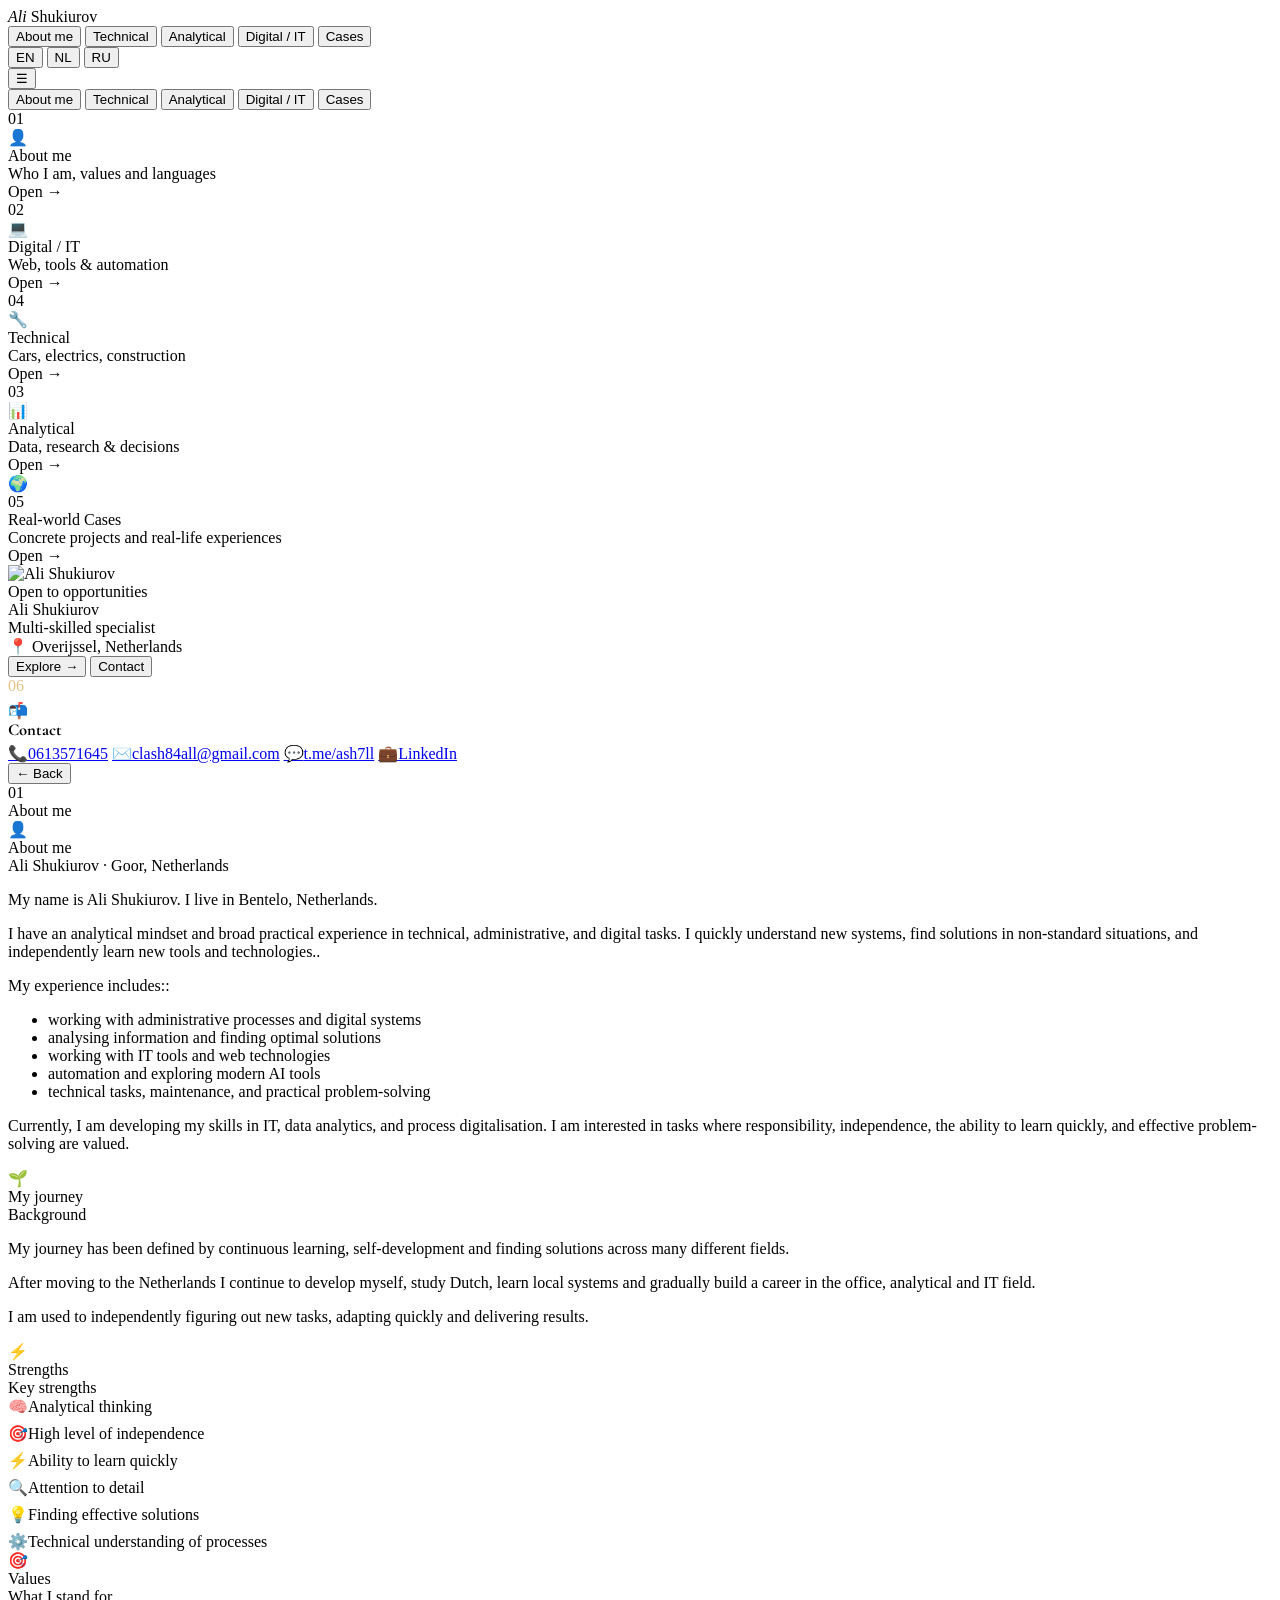
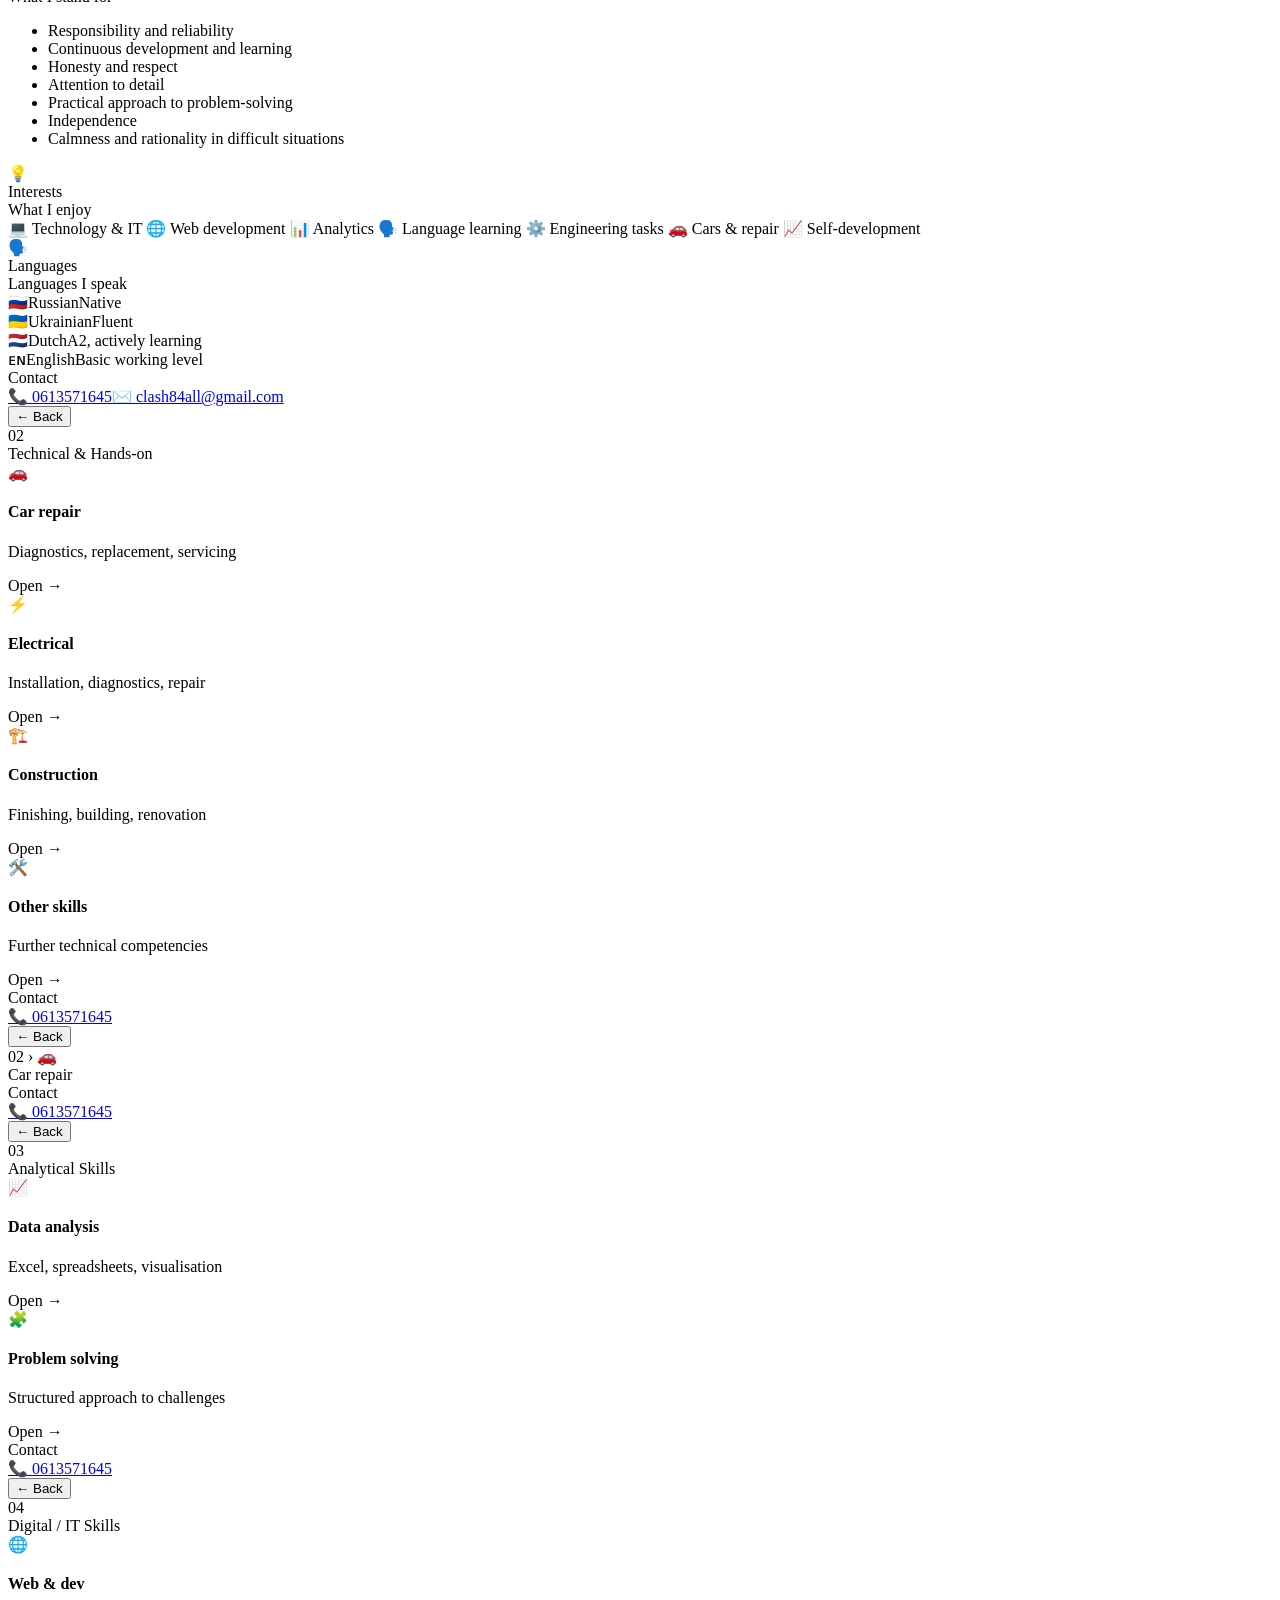
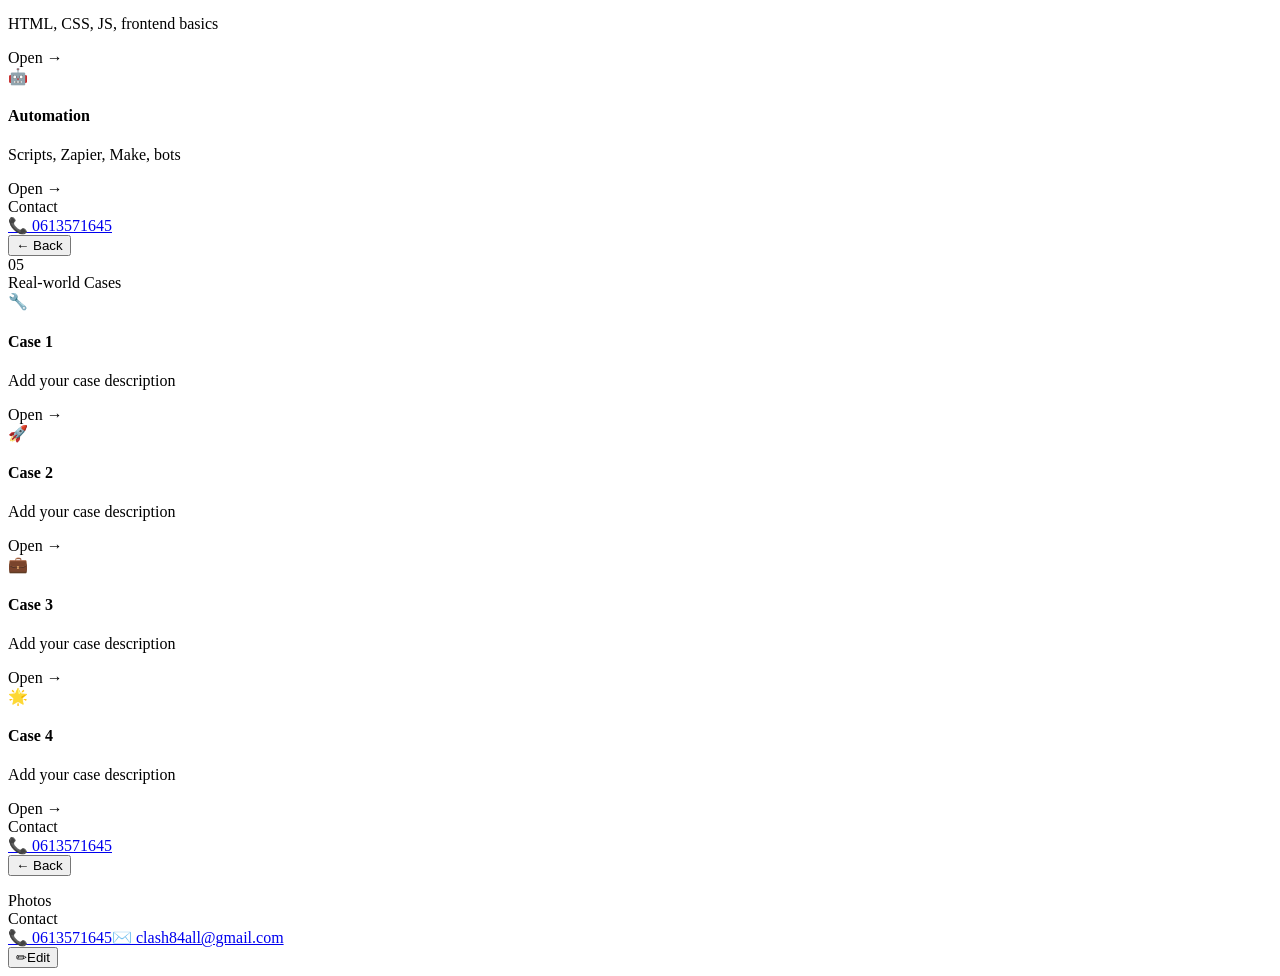
==== index.html @ 31fd80e3 "Add files via upload" ====
<!DOCTYPE html>
<html lang="en">
<head>
<meta charset="UTF-8">
<meta name="viewport" content="width=device-width, initial-scale=1.0">
<title>Ali Shukiurov</title>
<link rel="preconnect" href="https://fonts.googleapis.com">
<link href="https://fonts.googleapis.com/css2?family=Cormorant+Garamond:ital,wght@0,300;0,600;0,700;1,300;1,700&family=Inter:wght@300;400;500;600&family=JetBrains+Mono:wght@400;500&display=swap" rel="stylesheet">

<!-- ── STYLES (order matters) ── -->
<link rel="stylesheet" href="css/main.css">
<link rel="stylesheet" href="css/nav.css">
<link rel="stylesheet" href="css/bento.css">
<link rel="stylesheet" href="css/pages.css">
<link rel="stylesheet" href="css/responsive.css">
</head>
<body>

<!-- Cursor elements -->
<div id="cur"></div>
<div id="cur2"></div>

<!--
  ╔══════════════════════════════════════════════════╗
  ║  PAGE STRUCTURE                                  ║
  ║                                                  ║
  ║  pages/nav.html        — top navigation bar      ║
  ║  pages/home.html       — bento dashboard         ║
  ║  pages/about.html      — about me section        ║
  ║  pages/technical.html  — technical skills        ║
  ║  pages/cars.html       — car repair subsection   ║
  ║  pages/analytical.html — analytical skills       ║
  ║  pages/digital.html    — digital / IT skills     ║
  ║  pages/cases.html      — real-world cases        ║
  ║  pages/detail.html     — detail view + edit fab  ║
  ║                                                  ║
  ║  NOTE: In a local file:// environment the        ║
  ║  browser cannot load external HTML partials.     ║
  ║  All page HTML is included inline below.         ║
  ║  Edit the content in pages/*.html files and      ║
  ║  copy the updated section back here.             ║
  ╚══════════════════════════════════════════════════╝
-->

<!-- ════════════════════════════════════
     NAV  (edit in pages/nav.html)
════════════════════════════════════ -->
<nav>
  <div class="nav-in">
    <div class="logo"><em>Ali</em> Shukiurov</div>
    <div class="nav-links">
      <button class="nl" onclick="go('about')"      data-t="b1">About me</button>
      <button class="nl" onclick="go('technical')"  data-t="b2">Technical</button>
      <button class="nl" onclick="go('analytical')" data-t="b3">Analytical</button>
      <button class="nl" onclick="go('digital')"    data-t="b4">Digital / IT</button>
      <button class="nl" onclick="go('cases')"      data-t="b5">Cases</button>
    </div>
    <div class="nav-r">
      <div class="lbox">
        <button class="lb on" onclick="setLang('en')">EN</button>
        <button class="lb"    onclick="setLang('nl')">NL</button>
        <button class="lb"    onclick="setLang('ru')">RU</button>
      </div>
      <button class="burger" id="burgerBtn" onclick="toggleDrawer()">☰</button>
    </div>
  </div>
</nav>

<div class="drawer" id="drawer">
  <button class="nl" onclick="go('about')"      data-t="b1">About me</button>
  <button class="nl" onclick="go('technical')"  data-t="b2">Technical</button>
  <button class="nl" onclick="go('analytical')" data-t="b3">Analytical</button>
  <button class="nl" onclick="go('digital')"    data-t="b4">Digital / IT</button>
  <button class="nl" onclick="go('cases')"      data-t="b5">Cases</button>
</div>

<!-- ════════════════════════════════════
     HOME  (edit in pages/home.html)
════════════════════════════════════ -->
<div id="view-home" class="view active">
<div class="bento">

  <div class="cell c-about" onclick="go('about')">
    <div class="sc-pad">
      <div class="sc-n">01</div>
      <div class="sc-ico">👤</div>
      <div class="sc-ttl" data-t="b1">About me</div>
      <div class="sc-dsc" data-t="b1d">Who I am, values and languages</div>
      <div class="sc-cta" data-t="openArr">Open →</div>
    </div>
  </div>

  <div class="cell c-dig" onclick="go('digital')">
    <div class="sc-pad">
      <div class="sc-n">02</div>
      <div class="sc-ico">💻</div>
      <div class="sc-ttl" data-t="b4">Digital / IT</div>
      <div class="sc-dsc" data-t="b4d">Web, tools & automation</div>
      <div class="sc-cta" data-t="openArr">Open →</div>
    </div>
  </div>

  <div class="cell c-tech" onclick="go('technical')">
    <div class="sc-pad">
      <div class="sc-n">04</div>
      <div class="sc-ico">🔧</div>
      <div class="sc-ttl" data-t="b2">Technical</div>
      <div class="sc-dsc" data-t="b2d">Cars, electrics, construction</div>
      <div class="sc-cta" data-t="openArr">Open →</div>
    </div>
  </div>

  <div class="cell c-anal" onclick="go('analytical')">
    <div class="sc-pad">
      <div class="sc-n">03</div>
      <div class="sc-ico">📊</div>
      <div class="sc-ttl" data-t="b3">Analytical</div>
      <div class="sc-dsc" data-t="b3d">Data, research & decisions</div>
      <div class="sc-cta" data-t="openArr">Open →</div>
    </div>
  </div>

  <div class="cell c-cases" onclick="go('cases')">
    <div class="sc-pad">
      <div class="sc-ico" style="flex-shrink:0">🌍</div>
      <div class="sc-info">
        <div class="sc-n">05</div>
        <div class="sc-ttl" data-t="b5">Real-world Cases</div>
        <div class="sc-dsc" data-t="b5d">Concrete projects and real-life experiences</div>
      </div>
      <div class="sc-cta" data-t="openArr" style="opacity:1;transform:none;flex-shrink:0">Open →</div>
    </div>
  </div>

  <!-- PHOTO — replace src with your photo path e.g. src="images/ali.jpg" -->
  <div class="cell c-photo">
    <img
      src="images/ali.jpg"
      alt="Ali Shukiurov"
    >
    <div class="photo-overlay fu">
      <div class="po-tag"><span class="po-dot"></span><span data-t="status">Open to opportunities</span></div>
      <div class="po-name">Ali Shukiurov</div>
      <div class="po-sub" data-t="tagline">Multi-skilled specialist</div>
      <div class="po-loc">📍 Overijssel, Netherlands</div>
      <div class="po-btns">
        <button class="btn-a" onclick="go('about')" data-t="heroBtn1">Explore →</button>
        <button class="btn-b" onclick="scrollCont()" data-t="heroBtn2">Contact</button>
      </div>
    </div>
  </div>

  <div class="cell c-cont" id="contCell">
    <div class="cont-inner">
      <div>
        <div class="sc-n" style="color:rgba(200,130,10,.5)">06</div>
        <div class="sc-ico" style="margin-top:6px">📬</div>
        <div class="sc-ttl" style="color:var(--b1);font-family:'Cormorant Garamond',serif;font-size:clamp(.95rem,1.3vw,1.35rem);font-weight:700;margin-bottom:4px" data-t="b6">Contact</div>
      </div>
      <div class="clinks">
        <a class="cl" href="tel:0613571645"><span class="cl-ic">📞</span><span>0613571645</span></a>
        <a class="cl" href="mailto:clash84all@gmail.com"><span class="cl-ic">✉️</span><span>clash84all@gmail.com</span></a>
        <a class="cl" href="https://t.me/ash7ll" target="_blank" rel="noopener"><span class="cl-ic">💬</span><span>t.me/ash7ll</span></a>
        <a class="cl" href="https://www.linkedin.com/in/725198263/" target="_blank" rel="noopener"><span class="cl-ic">💼</span><span>LinkedIn</span></a>
      </div>
    </div>
  </div>

</div><!-- /bento -->
</div><!-- /view-home -->

<!-- ════════════════════════════════════
     ABOUT  (edit in pages/about.html)
════════════════════════════════════ -->
<div id="view-about" class="view">
  <div class="sv-hd"><div class="w"><button class="back" onclick="goHome()">← <span data-t="back">Back</span></button><div><div class="sv-eye">01</div><div class="sv-ttl" data-t="b1">About me</div></div></div></div>
  <div class="sv-body"><div class="w">
    <div class="about-grid">
      <div class="info-card fu" style="grid-column:1/-1;transition-delay:.05s">
        <div class="ic-head"><div class="ic-ico">👤</div><div><div class="ic-title" data-t="ic_about_title">About me</div><div class="ic-sub">Ali Shukiurov · Goor, Netherlands</div></div></div>
        <div class="ic-body">
          <p data-t="ab_p1">My name is Ali Shukiurov. I live in Bentelo, Netherlands.</p>
          <p data-t="ab_p2">I have an analytical mindset and broad practical experience in technical, administrative, and digital tasks. I quickly understand new systems, find solutions in non-standard situations, and independently learn new tools and technologies..</p>
          <p data-t="ab_p3">My experience includes::</p>
          <ul class="ic-list">
            <li data-t="ab_li1">working with administrative processes and digital systems</li>
            <li data-t="ab_li2">analysing information and finding optimal solutions</li>
            <li data-t="ab_li3">working with IT tools and web technologies</li>
            <li data-t="ab_li4">automation and exploring modern AI tools</li>
            <li data-t="ab_li5">technical tasks, maintenance, and practical problem-solving</li>
          </ul>
          <p data-t="ab_p4">Currently, I am developing my skills in IT, data analytics, and process digitalisation. I am interested in tasks where responsibility, independence, the ability to learn quickly, and effective problem-solving are valued.</p>
        </div>
      </div>
      <div class="info-card fu" style="transition-delay:.1s">
        <div class="ic-head"><div class="ic-ico">🌱</div><div><div class="ic-title" data-t="ic_journey_title">My journey</div><div class="ic-sub" data-t="ic_journey_sub">Background</div></div></div>
        <div class="ic-body">
          <p data-t="jn_p1">My journey has been defined by continuous learning, self-development and finding solutions across many different fields.</p>
          <p data-t="jn_p2">After moving to the Netherlands I continue to develop myself, study Dutch, learn local systems and gradually build a career in the office, analytical and IT field.</p>
          <p data-t="jn_p3">I am used to independently figuring out new tasks, adapting quickly and delivering results.</p>
        </div>
      </div>
      <div class="info-card fu" style="transition-delay:.12s">
        <div class="ic-head"><div class="ic-ico">⚡</div><div><div class="ic-title" data-t="ic_strengths_title">Strengths</div><div class="ic-sub" data-t="ic_strengths_sub">Key strengths</div></div></div>
        <div class="ic-body">
          <div style="display:flex;flex-direction:column;gap:8px">
            <div class="ic-strength-row"><span class="ic-str-ico">🧠</span><span class="ic-str-txt" data-t="str1">Analytical thinking</span></div>
            <div class="ic-strength-row"><span class="ic-str-ico">🎯</span><span class="ic-str-txt" data-t="str2">High level of independence</span></div>
            <div class="ic-strength-row"><span class="ic-str-ico">⚡</span><span class="ic-str-txt" data-t="str3">Ability to learn quickly</span></div>
            <div class="ic-strength-row"><span class="ic-str-ico">🔍</span><span class="ic-str-txt" data-t="str4">Attention to detail</span></div>
            <div class="ic-strength-row"><span class="ic-str-ico">💡</span><span class="ic-str-txt" data-t="str5">Finding effective solutions</span></div>
            <div class="ic-strength-row"><span class="ic-str-ico">⚙️</span><span class="ic-str-txt" data-t="str6">Technical understanding of processes</span></div>
          </div>
        </div>
      </div>
      <div class="info-card fu" style="transition-delay:.14s">
        <div class="ic-head"><div class="ic-ico">🎯</div><div><div class="ic-title" data-t="ic_values_title">Values</div><div class="ic-sub" data-t="ic_values_sub">What I stand for</div></div></div>
        <div class="ic-body">
          <ul class="ic-list">
            <li data-t="val1">Responsibility and reliability</li>
            <li data-t="val2">Continuous development and learning</li>
            <li data-t="val3">Honesty and respect</li>
            <li data-t="val4">Attention to detail</li>
            <li data-t="val5">Practical approach to problem-solving</li>
            <li data-t="val6">Independence</li>
            <li data-t="val7">Calmness and rationality in difficult situations</li>
          </ul>
        </div>
      </div>
      <div class="info-card fu" style="transition-delay:.16s">
        <div class="ic-head"><div class="ic-ico">💡</div><div><div class="ic-title" data-t="ic_interests_title">Interests</div><div class="ic-sub" data-t="ic_interests_sub">What I enjoy</div></div></div>
        <div class="ic-body">
          <div class="ic-tags">
            <span class="ic-tag" data-t="int1">💻 Technology & IT</span>
            <span class="ic-tag" data-t="int2">🌐 Web development</span>
            <span class="ic-tag" data-t="int3">📊 Analytics</span>
            <span class="ic-tag" data-t="int4">🗣️ Language learning</span>
            <span class="ic-tag" data-t="int5">⚙️ Engineering tasks</span>
            <span class="ic-tag" data-t="int6">🚗 Cars & repair</span>
            <span class="ic-tag" data-t="int7">📈 Self-development</span>
          </div>
        </div>
      </div>
      <div class="info-card fu" style="transition-delay:.18s">
        <div class="ic-head"><div class="ic-ico">🗣️</div><div><div class="ic-title" data-t="ic_languages_title">Languages</div><div class="ic-sub" data-t="ic_languages_sub">Languages I speak</div></div></div>
        <div class="ic-body">
          <div class="ic-lang-row"><span class="ic-flag">🇷🇺</span><span class="ic-lang-name" data-t="lname1">Russian</span><span class="ic-lang-level" data-t="lng1">Native</span></div>
          <div class="ic-lang-row"><span class="ic-flag">🇺🇦</span><span class="ic-lang-name" data-t="lname2">Ukrainian</span><span class="ic-lang-level" data-t="lng2">Fluent</span></div>
          <div class="ic-lang-row"><span class="ic-flag">🇳🇱</span><span class="ic-lang-name" data-t="lname3">Dutch</span><span class="ic-lang-level" data-t="lng3">A2, actively learning</span></div>
          <div class="ic-lang-row"><span class="ic-flag">ᴇɴ</span><span class="ic-lang-name" data-t="lname4">English</span><span class="ic-lang-level" data-t="lng4">Basic working level</span></div>
        </div>
      </div>
    </div>
  </div></div>
  <div class="pg-foot"><div class="w"><div class="pf-lbl" data-t="contactLbl">Contact</div><div class="pf-links"><a class="pf-a" href="tel:0613571645">📞 0613571645</a><a class="pf-a" href="mailto:clash84all@gmail.com">✉️ clash84all@gmail.com</a></div></div></div>
</div>

<!-- ════════════════════════════════════
     TECHNICAL  (edit in pages/technical.html)
════════════════════════════════════ -->
<div id="view-technical" class="view">
  <div class="sv-hd"><div class="w"><button class="back" onclick="goHome()">← <span data-t="back">Back</span></button><div><div class="sv-eye">02</div><div class="sv-ttl" data-t="b2">Technical & Hands-on</div></div></div></div>
  <div class="sv-body"><div class="w"><div class="sub-grid">
    <div class="subcard fu" onclick="go('cars')"><span class="si">🚗</span><h4 data-t="sc_cars">Car repair</h4><p data-t="sc_cars_d">Diagnostics, replacement, servicing</p><span class="so">Open →</span></div>
    <div class="subcard fu" onclick="det('electric')"     style="transition-delay:.05s"><span class="si">⚡</span><h4 data-t="sc_elec">Electrical</h4><p data-t="sc_elec_d">Installation, diagnostics, repair</p><span class="so">Open →</span></div>
    <div class="subcard fu" onclick="det('construction')" style="transition-delay:.1s"><span class="si">🏗️</span><h4 data-t="sc_const">Construction</h4><p data-t="sc_const_d">Finishing, building, renovation</p><span class="so">Open →</span></div>
    <div class="subcard fu" onclick="det('other_tech')"   style="transition-delay:.15s"><span class="si">🛠️</span><h4 data-t="sc_oth">Other skills</h4><p data-t="sc_oth_d">Further technical competencies</p><span class="so">Open →</span></div>
  </div></div></div>
  <div class="pg-foot"><div class="w"><div class="pf-lbl" data-t="contactLbl">Contact</div><div class="pf-links"><a class="pf-a" href="tel:0613571645">📞 0613571645</a></div></div></div>
</div>

<!-- ════════════════════════════════════
     CARS  (edit in pages/cars.html)
════════════════════════════════════ -->
<div id="view-cars" class="view">
  <div class="sv-hd"><div class="w"><button class="back" onclick="go('technical')">← <span data-t="back">Back</span></button><div><div class="sv-eye">02 › 🚗</div><div class="sv-ttl" data-t="sc_cars">Car repair</div></div></div></div>
  <div class="sv-body"><div class="w"><div class="sub-grid" id="carsGrid"></div></div></div>
  <div class="pg-foot"><div class="w"><div class="pf-lbl" data-t="contactLbl">Contact</div><div class="pf-links"><a class="pf-a" href="tel:0613571645">📞 0613571645</a></div></div></div>
</div>

<!-- ════════════════════════════════════
     ANALYTICAL  (edit in pages/analytical.html)
════════════════════════════════════ -->
<div id="view-analytical" class="view">
  <div class="sv-hd"><div class="w"><button class="back" onclick="goHome()">← <span data-t="back">Back</span></button><div><div class="sv-eye">03</div><div class="sv-ttl" data-t="b3">Analytical Skills</div></div></div></div>
  <div class="sv-body"><div class="w"><div class="sub-grid">
    <div class="subcard fu" onclick="det('data_analysis')"><span class="si">📈</span><h4 data-t="sc_da">Data analysis</h4><p data-t="sc_da_d">Excel, spreadsheets, visualisation</p><span class="so">Open →</span></div>
    <div class="subcard fu" onclick="det('problem_solving')" style="transition-delay:.1s"><span class="si">🧩</span><h4 data-t="sc_ps">Problem solving</h4><p data-t="sc_ps_d">Structured approach to challenges</p><span class="so">Open →</span></div>
  </div></div></div>
  <div class="pg-foot"><div class="w"><div class="pf-lbl" data-t="contactLbl">Contact</div><div class="pf-links"><a class="pf-a" href="tel:0613571645">📞 0613571645</a></div></div></div>
</div>

<!-- ════════════════════════════════════
     DIGITAL  (edit in pages/digital.html)
════════════════════════════════════ -->
<div id="view-digital" class="view">
  <div class="sv-hd"><div class="w"><button class="back" onclick="goHome()">← <span data-t="back">Back</span></button><div><div class="sv-eye">04</div><div class="sv-ttl" data-t="b4">Digital / IT Skills</div></div></div></div>
  <div class="sv-body"><div class="w"><div class="sub-grid">
    <div class="subcard fu" onclick="det('web')">       <span class="si">🌐</span><h4 data-t="sc_web">Web & dev</h4><p data-t="sc_web_d">HTML, CSS, JS, frontend basics</p><span class="so">Open →</span></div>
    <div class="subcard fu" onclick="det('automation')" style="transition-delay:.1s"><span class="si">🤖</span><h4 data-t="sc_aut">Automation</h4><p data-t="sc_aut_d">Scripts, Zapier, Make, bots</p><span class="so">Open →</span></div>
  </div></div></div>
  <div class="pg-foot"><div class="w"><div class="pf-lbl" data-t="contactLbl">Contact</div><div class="pf-links"><a class="pf-a" href="tel:0613571645">📞 0613571645</a></div></div></div>
</div>

<!-- ════════════════════════════════════
     CASES  (edit in pages/cases.html)
════════════════════════════════════ -->
<div id="view-cases" class="view">
  <div class="sv-hd"><div class="w"><button class="back" onclick="goHome()">← <span data-t="back">Back</span></button><div><div class="sv-eye">05</div><div class="sv-ttl" data-t="b5">Real-world Cases</div></div></div></div>
  <div class="sv-body"><div class="w"><div class="sub-grid">
    <div class="subcard fu" onclick="det('case1')"><span class="si">🔧</span><h4 data-t="sc_c1">Case 1</h4><p data-t="sc_c1_d">Add your case description</p><span class="so">Open →</span></div>
    <div class="subcard fu" onclick="det('case2')" style="transition-delay:.05s"><span class="si">🚀</span><h4 data-t="sc_c2">Case 2</h4><p data-t="sc_c2_d">Add your case description</p><span class="so">Open →</span></div>
    <div class="subcard fu" onclick="det('case3')" style="transition-delay:.1s"><span class="si">💼</span><h4 data-t="sc_c3">Case 3</h4><p data-t="sc_c3_d">Add your case description</p><span class="so">Open →</span></div>
    <div class="subcard fu" onclick="det('case4')" style="transition-delay:.15s"><span class="si">🌟</span><h4 data-t="sc_c4">Case 4</h4><p data-t="sc_c4_d">Add your case description</p><span class="so">Open →</span></div>
  </div></div></div>
  <div class="pg-foot"><div class="w"><div class="pf-lbl" data-t="contactLbl">Contact</div><div class="pf-links"><a class="pf-a" href="tel:0613571645">📞 0613571645</a></div></div></div>
</div>

<!-- ════════════════════════════════════
     DETAIL VIEW  (edit in pages/detail.html)
════════════════════════════════════ -->
<div id="view-detail" class="view">
  <div class="sv-hd"><div class="w"><button class="back" id="detBack">← <span data-t="back">Back</span></button><div><div class="sv-eye" id="detEye"></div><div class="sv-ttl" id="detTitle"></div></div></div></div>
  <div class="det-body"><div class="w">
    <div class="det-box"><p class="det-txt" id="detTxt" contenteditable="false"></p></div>
    <div class="det-box" id="detToolsBox" style="display:none"><div class="det-lbl" data-t="tlbl">Tools & Materials</div><div class="chips" id="detChips"></div></div>
    <div class="det-box"><div class="det-lbl" data-t="plbl">Photos</div><div class="mosaic" id="detPhotos"></div></div>
  </div></div>
  <div class="pg-foot"><div class="w"><div class="pf-lbl" data-t="contactLbl">Contact</div><div class="pf-links"><a class="pf-a" href="tel:0613571645">📞 0613571645</a><a class="pf-a" href="mailto:clash84all@gmail.com">✉️ clash84all@gmail.com</a></div></div></div>
</div>

<!-- EDIT FAB -->
<button class="efab" id="editFab" onclick="toggleEdit()"><span id="efIco">✏</span><span data-t="editBtn">Edit</span></button>

<!-- ── SCRIPTS (order matters) ── -->
<script src="js/cursor.js"></script>
<script src="js/translations.js"></script>
<script src="js/data.js"></script>
<script src="js/app.js"></script>

</body>
</html>
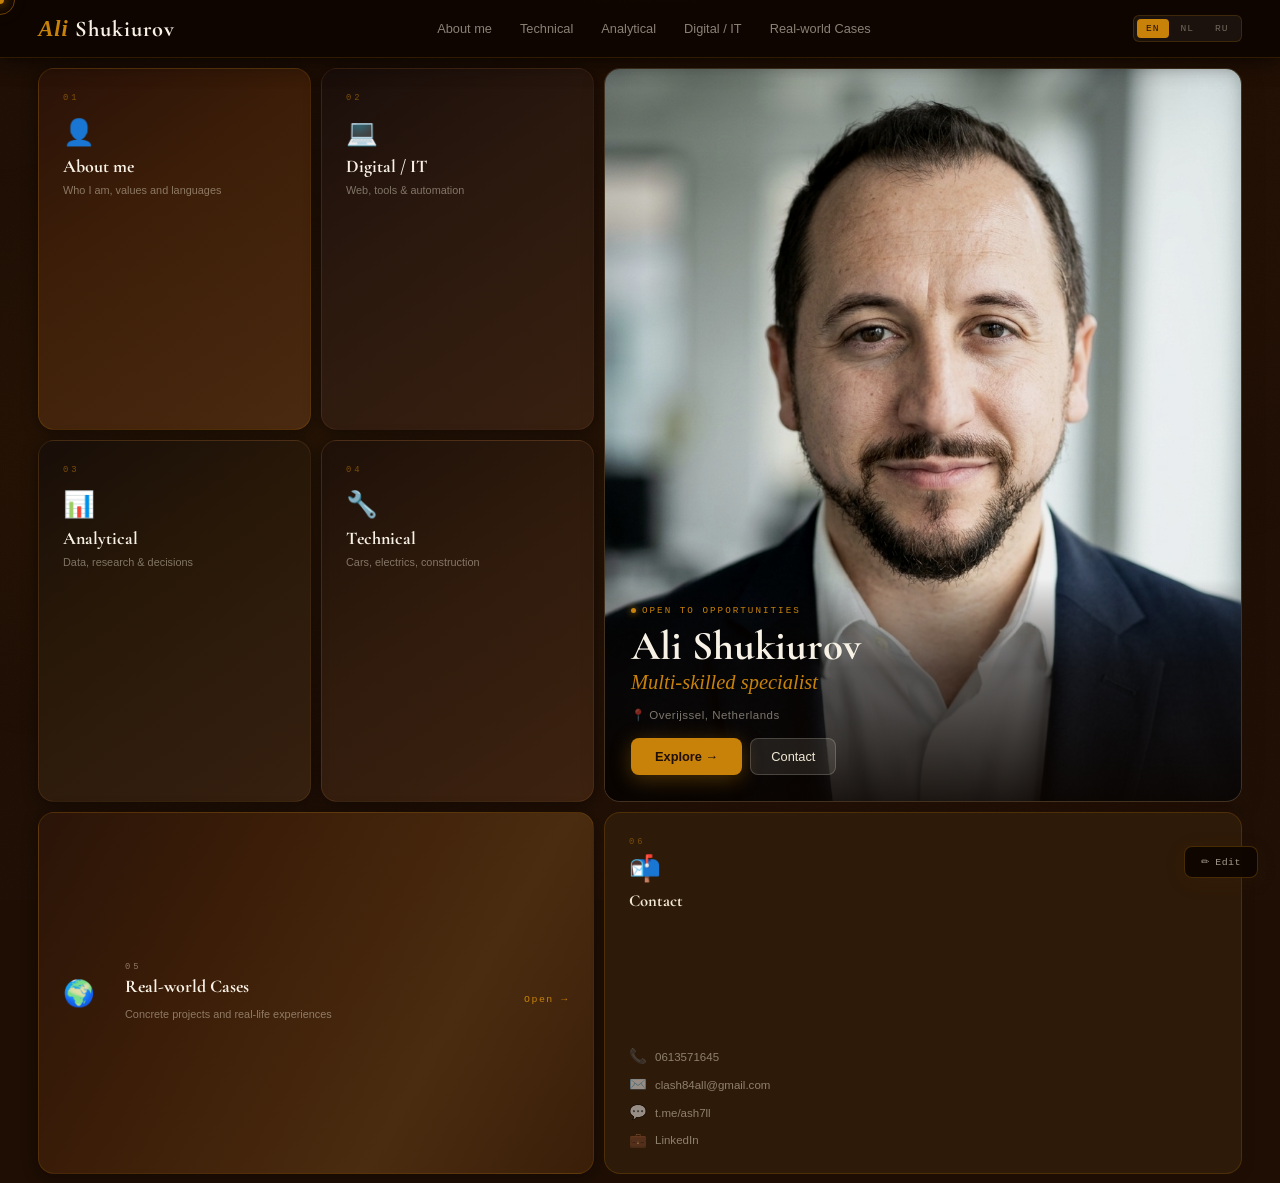
==== commit 7a80229f: "Update index.html" ====
--- a/index.html
+++ b/index.html
@@ -135,7 +135,7 @@
   <!-- PHOTO — replace src with your photo path e.g. src="images/ali.jpg" -->
   <div class="cell c-photo">
     <img
-      src="images/ali.jpg"
+      src="images/Ali.jpg"
       alt="Ali Shukiurov"
     >
     <div class="photo-overlay fu">
--- a/css/main.css
+++ b/css/main.css
@@ -0,0 +1,81 @@
+/* Variables, body, texture, cursor */
+
+/* ─────────────────────────────────────
+   ALI SHUKIUROV  ·  Chocolate & Beige
+───────────────────────────────────── */
+:root{
+  /* BEIGE side */
+  --b0: #f8f2e6;   /* lightest beige — page bg */
+  --b1: #f0e8d5;   /* card face */
+  --b2: #e4d8c0;   /* subtle surface */
+  --b3: #d0c0a0;   /* borders */
+  --b4: #b89c78;   /* caramel mid */
+
+  /* CHOCOLATE side */
+  --c0: #1e0e04;   /* deepest */
+  --c1: #2e1a08;   /* dark choc */
+  --c2: #4a2c10;   /* medium choc */
+  --c3: #6b4020;   /* milk choc */
+  --c4: #8c5c32;   /* light choc / accent */
+
+  /* ACCENT — rich gold-amber on dark, choc on light */
+  --acc: #c8820a;   /* amber gold */
+  --acc2:#a06010;   /* deeper amber */
+
+  /* TEXT */
+  --t-dark: #1e0e04;
+  --t-mid:  #4a2c10;
+  --t-soft: #7a5030;
+  --t-pale: #b89c78;
+
+  /* CARD GLOW */
+  --glow-c: rgba(200,130,10,.18);
+  --glow-b: rgba(180,156,120,.15);
+
+  --nav-h: 58px;
+  --W: 1380px;
+  --gap: 10px;
+  --r: 16px;
+  --pad: clamp(14px,3vw,48px);
+}
+
+*,*::before,*::after{box-sizing:border-box;margin:0;padding:0}
+html{scroll-behavior:smooth}
+body{
+  background:var(--c0);
+  color:var(--b1);
+  font-family:'Inter',sans-serif;
+  min-height:100vh;
+  overflow-x:hidden;
+  cursor:none;
+}
+
+/* Paper grain */
+body::before{
+  content:'';position:fixed;inset:0;z-index:0;pointer-events:none;
+  background-image:url("data:image/svg+xml,%3Csvg xmlns='http://www.w3.org/2000/svg' width='256' height='256'%3E%3Cfilter id='n'%3E%3CfeTurbulence type='fractalNoise' baseFrequency='0.72' numOctaves='4' stitchTiles='stitch'/%3E%3C/filter%3E%3Crect width='256' height='256' filter='url(%23n)' opacity='0.04'/%3E%3C/svg%3E");
+  opacity:.55;
+}
+
+/* ── CURSOR — glowing dot + ring ── */
+#cur{
+  position:fixed;z-index:9999;pointer-events:none;
+  width:8px;height:8px;border-radius:50%;
+  background:var(--acc);
+  box-shadow:0 0 12px var(--acc), 0 0 24px rgba(200,130,10,.4);
+  transform:translate(-50%,-50%);
+}
+#cur2{
+  position:fixed;z-index:9998;pointer-events:none;
+  width:30px;height:30px;border-radius:50%;
+  border:1.5px solid rgba(200,130,10,.5);
+  transform:translate(-50%,-50%);
+  transition:width .15s,height .15s;
+}
+body:has(.cell:hover) #cur2{width:48px;height:48px}
+body:has(button:hover) #cur{box-shadow:0 0 18px var(--acc),0 0 36px rgba(200,130,10,.6)}
+@media(max-width:600px){#cur,#cur2{display:none}body{cursor:auto}}
+
+::-webkit-scrollbar{width:3px}
+::-webkit-scrollbar-track{background:var(--b2)}
+::-webkit-scrollbar-thumb{background:var(--c3);border-radius:2px}
--- a/css/nav.css
+++ b/css/nav.css
@@ -0,0 +1,66 @@
+/* Nav bar + mobile drawer */
+
+/* ─────────────── NAV ─────────────── */
+nav{
+  position:fixed;top:0;left:0;right:0;z-index:500;
+  height:var(--nav-h);
+  display:flex;align-items:center;justify-content:center;
+  background:rgba(15,6,0,.97);
+  backdrop-filter:blur(20px);
+  -webkit-backdrop-filter:blur(20px);
+  border-bottom:1px solid rgba(200,130,10,.18);
+  box-shadow:0 2px 24px rgba(0,0,0,.6);
+}
+.nav-in{
+  width:100%;max-width:var(--W);padding:0 var(--pad);
+  display:flex;align-items:center;justify-content:space-between;
+}
+.logo{
+  font-family:'Cormorant Garamond',serif;
+  font-size:1.4rem;font-weight:700;letter-spacing:1px;
+  color:var(--b0);
+}
+.logo em{font-style:italic;color:var(--acc)}
+
+.nav-links{display:flex;gap:2px}
+.nl{
+  background:none;border:none;color:rgba(240,232,213,.55);
+  font-family:'Inter',sans-serif;font-size:.8rem;font-weight:500;
+  padding:7px 13px;border-radius:6px;cursor:none;transition:color .2s,background .2s;
+}
+.nl:hover{color:var(--b0);background:rgba(240,232,213,.08)}
+
+.nav-r{display:flex;align-items:center;gap:8px}
+.lbox{
+  display:flex;gap:3px;padding:3px;
+  background:rgba(240,232,213,.06);
+  border:1px solid rgba(200,130,10,.2);border-radius:6px;
+}
+.lb{
+  background:none;border:none;color:rgba(240,232,213,.4);
+  font-family:'JetBrains Mono',monospace;
+  font-size:.6rem;font-weight:500;letter-spacing:1px;
+  padding:4px 9px;border-radius:4px;cursor:none;transition:.2s;
+}
+.lb.on{background:var(--acc);color:var(--c0)}
+.lb:hover:not(.on){color:var(--b0)}
+
+.burger{
+  display:none;background:rgba(240,232,213,.06);
+  border:1px solid rgba(200,130,10,.2);color:rgba(240,232,213,.6);
+  width:36px;height:36px;border-radius:6px;
+  font-size:1rem;cursor:none;align-items:center;justify-content:center;transition:.2s;
+}
+.burger:hover{border-color:var(--acc);color:var(--b0)}
+
+/* Drawer */
+.drawer{
+  position:fixed;top:var(--nav-h);left:0;right:0;z-index:490;
+  background:rgba(15,6,0,.99);backdrop-filter:blur(20px);
+  border-bottom:1px solid rgba(200,130,10,.18);
+  box-shadow:0 8px 30px rgba(0,0,0,.7);
+  display:flex;flex-direction:column;gap:2px;padding:10px 16px 16px;
+  transform:translateY(-110%);transition:transform .3s cubic-bezier(.4,0,.2,1);
+}
+.drawer.open{transform:translateY(0)}
+.drawer .nl{font-size:.9rem;padding:12px 16px;border-radius:8px;color:rgba(240,232,213,.55)}
--- a/css/bento.css
+++ b/css/bento.css
@@ -0,0 +1,381 @@
+/* Home bento grid + cards + animations */
+
+/* ─────────────── VIEWS ─────────────── */
+.view{display:none;min-height:100vh;padding-top:var(--nav-h);flex-direction:column;position:relative;z-index:1}
+.view.active{display:flex}
+
+/* ══════════════════════════════════════════
+   BENTO GRID
+   Left  cols 1-3: hero + 4 sections + cases
+   Right cols 4-5: photo + contact
+══════════════════════════════════════════ */
+.bento{
+  flex:1;
+  display:grid;
+  gap:var(--gap);
+  padding:var(--gap) var(--pad) var(--gap);
+  /* 4 cols: sections left (1-2), photo right (3-4) */
+  grid-template-columns:1fr 1fr 1fr 1.3fr;
+  grid-template-rows:1fr 1fr 1fr;
+  min-height:calc(100vh - var(--nav-h));
+  max-width:var(--W);width:100%;margin:0 auto;
+}
+
+/* ── Positions (no hero cell) ── */
+.c-about {grid-column:1; grid-row:1}
+.c-tech  {grid-column:2; grid-row:2}
+.c-anal  {grid-column:1; grid-row:2}
+.c-dig   {grid-column:2; grid-row:1}
+.c-cases {grid-column:1/3;grid-row:3}     /* wide bottom left */
+.c-photo {grid-column:3/5;grid-row:1/3}   /* RIGHT tall — holds name+photo */
+.c-cont  {grid-column:3/5;grid-row:3}     /* RIGHT bottom */
+
+/* ── Card base ── */
+.cell{
+  border-radius:var(--r);
+  border:1px solid rgba(180,156,120,.32);
+  overflow:hidden;
+  display:flex;flex-direction:column;
+  position:relative;cursor:none;
+  transition:transform .4s cubic-bezier(.34,1.5,.64,1),
+             box-shadow .35s,border-color .3s;
+}
+.cell:hover{
+  transform:scale(1.028) translateY(-4px);
+  z-index:10;
+}
+
+/* ── Hero card — dark chocolate ── */
+.c-hero{
+  background:linear-gradient(160deg,var(--c1) 0%,var(--c0) 100%);
+  border-color:rgba(200,130,10,.25);
+}
+.c-hero:hover{
+  box-shadow:0 20px 56px rgba(30,14,4,.5),
+             0 0 0 1px rgba(200,130,10,.35);
+  border-color:rgba(200,130,10,.5);
+}
+
+/* hero inner glow */
+.c-hero::after{
+  content:'';position:absolute;
+  top:-80px;right:-80px;width:280px;height:280px;border-radius:50%;
+  background:radial-gradient(circle,rgba(200,130,10,.22),transparent 70%);
+  pointer-events:none;
+}
+
+/* ═══ SECTION CARDS — gradients + animated backgrounds ═══ */
+
+/* About — warm amber gradient */
+.c-about{
+  background:linear-gradient(145deg,#2a1208 0%,#3d1e08 40%,#4a2a10 100%);
+  border-color:rgba(200,130,10,.2);
+  box-shadow:0 2px 16px rgba(0,0,0,.45);
+}
+.c-about:hover{
+  box-shadow:0 18px 52px rgba(200,130,10,.2),0 0 0 1px rgba(200,130,10,.3);
+  border-color:rgba(200,130,10,.45);
+  background:linear-gradient(145deg,#321408 0%,#4a2408 40%,#5c3214 100%);
+}
+
+/* Technical — deeper cooler brown */
+.c-tech{
+  background:linear-gradient(145deg,#1e1008 0%,#2e1a0c 40%,#3d2210 100%);
+  border-color:rgba(140,92,50,.25);
+  box-shadow:0 2px 16px rgba(0,0,0,.45);
+}
+.c-tech:hover{
+  box-shadow:0 18px 52px rgba(140,92,50,.22),0 0 0 1px rgba(180,120,50,.35);
+  border-color:rgba(180,120,60,.5);
+  background:linear-gradient(145deg,#281408 0%,#3a2010 40%,#4e2c14 100%);
+}
+
+/* Analytical — cooler tones, subtle blue-brown */
+.c-anal{
+  background:linear-gradient(145deg,#180e08 0%,#281808 40%,#362010 100%);
+  border-color:rgba(160,100,40,.2);
+  box-shadow:0 2px 16px rgba(0,0,0,.45);
+}
+.c-anal:hover{
+  box-shadow:0 18px 52px rgba(160,100,40,.2),0 0 0 1px rgba(200,130,10,.3);
+  border-color:rgba(200,130,10,.4);
+  background:linear-gradient(145deg,#201208 0%,#321c0a 40%,#42260e 100%);
+}
+
+/* Digital — slightly purple-brown */
+.c-dig{
+  background:linear-gradient(145deg,#1a0e0a 0%,#2a180e 40%,#382010 100%);
+  border-color:rgba(140,80,50,.2);
+  box-shadow:0 2px 16px rgba(0,0,0,.45);
+}
+.c-dig:hover{
+  box-shadow:0 18px 52px rgba(180,100,50,.18),0 0 0 1px rgba(200,130,10,.28);
+  border-color:rgba(200,120,50,.45);
+  background:linear-gradient(145deg,#221210 0%,#341c10 40%,#462614 100%);
+}
+
+/* Cases — wide, richer gradient */
+.c-cases{
+  background:linear-gradient(120deg,#2a1408 0%,#3d1e08 35%,#4a2c10 70%,#3a1e08 100%);
+  border-color:rgba(200,130,10,.18);
+  box-shadow:0 2px 16px rgba(0,0,0,.4);
+}
+.c-cases:hover{
+  box-shadow:0 18px 52px rgba(200,130,10,.22),0 0 0 1px rgba(200,130,10,.35);
+  border-color:rgba(200,130,10,.5);
+  background:linear-gradient(120deg,#341808 0%,#4e2608 35%,#5c3814 70%,#4a2808 100%);
+}
+
+/* ── SVG SCENE inside each card (revealed on hover) ── */
+.card-scene{
+  position:absolute;
+  bottom:0;right:0;
+  width:75%;height:70%;
+  opacity:0;
+  transition:opacity .45s ease, transform .45s ease;
+  transform:translateY(10px) scale(.96);
+  pointer-events:none;
+  z-index:1;
+}
+.cell:hover .card-scene{opacity:1;transform:translateY(0) scale(1)}
+
+/* Gradient glow pulse on hover */
+.cell::after{
+  content:'';position:absolute;
+  bottom:-40px;right:-40px;
+  width:180px;height:180px;border-radius:50%;
+  background:radial-gradient(circle,var(--gc,rgba(200,130,10,.18)),transparent 70%);
+  opacity:0;transition:opacity .4s,transform .5s;
+  pointer-events:none;z-index:0;
+}
+.cell:hover::after{opacity:1;transform:scale(1.3)}
+.c-about{--gc:rgba(200,130,10,.22)}
+.c-tech {--gc:rgba(160,100,50,.25)}
+.c-anal {--gc:rgba(180,120,60,.2)}
+.c-dig  {--gc:rgba(140,80,50,.22)}
+.c-cases{--gc:rgba(200,130,10,.2)}
+
+/* ── Top accent glow line ── */
+.c-about::before,.c-tech::before,.c-anal::before,.c-dig::before,.c-cases::before{
+  content:'';position:absolute;top:0;left:0;right:0;height:2px;
+  border-radius:var(--r) var(--r) 0 0;
+  opacity:0;transition:opacity .35s;
+}
+.c-about::before{background:linear-gradient(90deg,var(--acc),transparent 70%)}
+.c-tech::before {background:linear-gradient(90deg,#b06030,transparent 70%)}
+.c-anal::before {background:linear-gradient(90deg,var(--acc2),transparent 70%)}
+.c-dig::before  {background:linear-gradient(90deg,#a07840,transparent 70%)}
+.c-cases::before{background:linear-gradient(90deg,var(--acc),var(--acc2),transparent 70%)}
+.cell:hover::before{opacity:1}
+
+/* ── Number badge float animation ── */
+@keyframes floatUp{
+  0%{transform:translateY(0)}50%{transform:translateY(-4px)}100%{transform:translateY(0)}
+}
+.cell:hover .sc-n{animation:floatUp 2s ease-in-out infinite;color:var(--acc)}
+
+/* ── Icon pop animation ── */
+@keyframes iconPop{
+  0%{transform:scale(1)}40%{transform:scale(1.22)}70%{transform:scale(.96)}100%{transform:scale(1.08)}
+}
+.cell:hover .sc-ico{animation:iconPop .5s cubic-bezier(.34,1.56,.64,1) forwards}
+
+/* ── Shimmer sweep ── */
+.cell::before{
+  content:'';position:absolute;
+  top:0;left:-100%;width:45%;height:100%;
+  background:linear-gradient(110deg,transparent,rgba(255,255,255,.04),transparent);
+  transition:left .6s ease;
+  z-index:1;pointer-events:none;
+}
+.cell:hover::before{left:160%}
+
+/* ── Photo — deep frame ── */
+.c-photo{
+  background:var(--c0);
+  border-color:rgba(180,156,120,.25);
+  box-shadow:0 4px 24px rgba(30,14,4,.2);
+}
+.c-photo:hover{
+  box-shadow:0 20px 60px rgba(30,14,4,.45);
+  border-color:rgba(180,156,120,.5);
+}
+.c-photo img{
+  width:100%;height:100%;
+  object-fit:cover;object-position:center top;
+  display:block;
+  filter:contrast(1.04) brightness(.94) saturate(.88);
+  mask-image:none;
+  -webkit-mask-image:none;
+  transition:transform .5s ease, filter .35s;
+}
+.c-photo:hover img{transform:scale(1.04);filter:contrast(1.06) brightness(.98) saturate(.95)}
+
+/* ── Photo overlay — bottom panel with all info ── */
+.photo-overlay{
+  position:absolute;bottom:0;left:0;right:0;
+  padding:clamp(16px,2.5vw,26px);
+  z-index:3;
+  background:linear-gradient(to top,rgba(10,4,0,.92) 0%,rgba(10,4,0,.6) 60%,transparent 100%);
+  display:flex;flex-direction:column;justify-content:flex-end;
+}
+.po-tag{
+  display:inline-flex;align-items:center;gap:6px;
+  font-family:'JetBrains Mono',monospace;
+  font-size:.58rem;color:var(--acc);letter-spacing:2px;text-transform:uppercase;
+  margin-bottom:10px;
+}
+.po-dot{width:5px;height:5px;border-radius:50%;background:var(--acc);box-shadow:0 0 7px var(--acc);animation:dp 2s infinite}
+.po-name{
+  font-family:'Cormorant Garamond',serif;font-weight:700;
+  font-size:clamp(1.8rem,3.2vw,3rem);line-height:1;
+  color:var(--b0);margin-bottom:4px;
+  animation:slideUp .8s cubic-bezier(.16,1,.3,1) both;
+}
+.po-sub{
+  font-family:'Cormorant Garamond',serif;font-weight:300;font-style:italic;
+  font-size:clamp(1rem,1.6vw,1.4rem);color:var(--acc);
+  margin-bottom:14px;
+  animation:slideUp .8s cubic-bezier(.16,1,.3,1) .1s both;
+}
+.po-loc{font-size:.72rem;color:rgba(240,232,213,.5);margin-bottom:16px;letter-spacing:.5px}
+.po-btns{display:flex;gap:8px;flex-wrap:wrap}
+
+
+
+/* photo-badge replaced by photo-overlay */
+@keyframes dp{0%,100%{opacity:1}50%{opacity:.2}}
+
+/* ── Contact — darkest ── */
+.c-cont{
+  background:var(--c1);
+  border-color:rgba(200,130,10,.2);
+  box-shadow:0 2px 14px rgba(30,14,4,.2);
+}
+.c-cont:hover{
+  box-shadow:0 16px 48px rgba(30,14,4,.5);
+  border-color:rgba(200,130,10,.4);
+}
+
+/* ── HERO content ── */
+.hero-inner{
+  padding:clamp(18px,2.5vw,30px);
+  display:flex;flex-direction:column;
+  height:100%;justify-content:flex-end;
+  position:relative;z-index:2;
+}
+.hero-wm{
+  position:absolute;bottom:-12px;right:-6px;
+  font-family:'Cormorant Garamond',serif;font-weight:700;
+  font-size:clamp(72px,9vw,140px);
+  color:transparent;
+  -webkit-text-stroke:1.5px rgba(200,130,10,.12);
+  line-height:1;user-select:none;pointer-events:none;
+  white-space:nowrap;
+}
+.hero-tag{
+  display:inline-flex;align-items:center;gap:7px;
+  font-family:'JetBrains Mono',monospace;
+  font-size:clamp(.56rem,.68vw,.68rem);
+  color:var(--acc);letter-spacing:2px;text-transform:uppercase;
+  background:rgba(200,130,10,.1);
+  border:1px solid rgba(200,130,10,.25);
+  padding:5px 12px;border-radius:20px;width:fit-content;
+  margin-bottom:clamp(12px,2vh,20px);
+}
+.dp2{width:5px;height:5px;border-radius:50%;background:var(--acc);box-shadow:0 0 7px var(--acc);animation:dp 2s infinite}
+
+.hero-name{
+  font-family:'Cormorant Garamond',serif;font-weight:700;
+  line-height:.9;margin-bottom:clamp(16px,2.5vh,26px);
+}
+.hn1{
+  display:block;font-size:clamp(2.4rem,4.8vw,5.2rem);
+  color:var(--b0);
+  animation:slideUp .8s cubic-bezier(.16,1,.3,1) both;
+}
+.hn2{
+  display:block;font-size:clamp(1.5rem,3vw,3.2rem);
+  font-style:italic;font-weight:300;
+  color:var(--acc);
+  animation:slideUp .8s cubic-bezier(.16,1,.3,1) .12s both;
+}
+@keyframes slideUp{from{opacity:0;transform:translateY(18px)}to{opacity:1;transform:none}}
+
+.hero-btns{display:flex;gap:10px;flex-wrap:wrap}
+.btn-a{
+  background:var(--acc);color:var(--c0);
+  border:none;font-family:'Inter',sans-serif;
+  font-size:.8rem;font-weight:700;
+  padding:10px 24px;border-radius:8px;cursor:none;transition:.25s;
+  box-shadow:0 4px 20px rgba(200,130,10,.35);
+}
+.btn-a:hover{background:#d99010;transform:translateY(-2px);box-shadow:0 8px 28px rgba(200,130,10,.5)}
+.btn-b{
+  background:rgba(240,232,213,.1);border:1px solid rgba(240,232,213,.2);
+  color:var(--b1);font-family:'Inter',sans-serif;
+  font-size:.8rem;font-weight:400;
+  padding:10px 20px;border-radius:8px;cursor:none;transition:.25s;
+}
+.btn-b:hover{background:rgba(240,232,213,.18);border-color:rgba(240,232,213,.4)}
+
+/* ── Section cell content ── */
+.sc-pad{
+  padding:clamp(16px,2vw,24px);
+  display:flex;flex-direction:column;height:100%;
+  position:relative;z-index:2;
+}
+.sc-n{
+  font-family:'JetBrains Mono',monospace;
+  font-size:.55rem;letter-spacing:3px;color:rgba(200,130,10,.55);
+  margin-bottom:auto;
+}
+.sc-ico{font-size:clamp(1.6rem,2vw,2.2rem);margin:clamp(8px,1.5vh,14px) 0 clamp(6px,1vh,10px)}
+.sc-ttl{
+  font-family:'Cormorant Garamond',serif;
+  font-size:clamp(1rem,1.4vw,1.45rem);font-weight:700;line-height:1.2;
+  color:var(--b0);margin-bottom:5px;
+}
+.sc-dsc{
+  font-size:clamp(.68rem,.78vw,.8rem);line-height:1.6;
+  color:rgba(240,232,213,.45);flex:1;
+}
+.sc-cta{
+  display:inline-flex;align-items:center;gap:5px;
+  margin-top:clamp(10px,1.5vh,16px);
+  font-family:'JetBrains Mono',monospace;
+  font-size:.62rem;letter-spacing:1.5px;color:var(--acc2);
+  opacity:0;transform:translateX(-6px);transition:.25s;
+}
+.cell:hover .sc-cta{opacity:1;transform:translateX(0)}
+
+/* Cases — dark card, light text */
+.c-cases .sc-n,.c-cases .sc-dsc{color:rgba(240,232,213,.45)}
+.c-cases .sc-ttl{color:var(--b0)}
+.c-cases .sc-cta{color:var(--acc)}
+
+/* Cases wide layout */
+.c-cases .sc-pad{
+  flex-direction:row;align-items:center;
+  gap:clamp(14px,2.5vw,30px);
+}
+.c-cases .sc-ico{margin:0;flex-shrink:0}
+.c-cases .sc-info{flex:1;display:flex;flex-direction:column;gap:4px}
+
+/* Contact content */
+.cont-inner{
+  padding:clamp(16px,2vw,24px);
+  display:flex;flex-direction:column;height:100%;justify-content:space-between;
+}
+.cont-inner .sc-n{color:rgba(200,130,10,.5)}
+.cont-inner .sc-ico{margin-top:6px}
+.cont-inner .sc-ttl{color:var(--b1);font-size:clamp(.95rem,1.3vw,1.35rem)}
+.clinks{display:flex;flex-direction:column;gap:clamp(7px,1.2vh,12px);margin-top:8px}
+.cl{
+  display:flex;align-items:center;gap:8px;
+  text-decoration:none;
+  font-size:clamp(.72rem,.85vw,.84rem);
+  color:rgba(240,232,213,.5);transition:color .2s;
+}
+.cl:hover{color:var(--b0)}
+.cl-ic{font-size:.9rem;width:18px;text-align:center}
--- a/css/pages.css
+++ b/css/pages.css
@@ -0,0 +1,141 @@
+/* Section pages, subcards, detail view, footer */
+
+/* ═══════════════════════════════════
+   SECTION PAGES
+═══════════════════════════════════ */
+.sv-hd{
+  background:rgba(15,6,0,.97);backdrop-filter:blur(18px);
+  border-bottom:1px solid rgba(200,130,10,.18);
+  box-shadow:0 2px 20px rgba(0,0,0,.6);
+  position:sticky;top:var(--nav-h);z-index:200;
+}
+.sv-hd .w{
+  max-width:var(--W);margin:0 auto;padding:0 var(--pad);
+  display:flex;align-items:center;gap:14px;
+  padding-top:clamp(16px,2.5vh,26px);
+  padding-bottom:clamp(12px,2vh,20px);
+}
+.back{
+  display:flex;align-items:center;gap:5px;
+  background:rgba(240,232,213,.06);
+  border:1px solid rgba(200,130,10,.2);
+  color:rgba(240,232,213,.6);
+  font-family:'Inter',sans-serif;font-size:.75rem;font-weight:500;
+  padding:7px 14px;border-radius:6px;cursor:none;transition:.2s;flex-shrink:0;
+}
+.back:hover{background:rgba(200,130,10,.1);border-color:var(--acc);color:var(--b0)}
+.sv-eye{font-family:'JetBrains Mono',monospace;font-size:.58rem;color:var(--acc);letter-spacing:3px;text-transform:uppercase;margin-bottom:4px}
+.sv-ttl{font-family:'Cormorant Garamond',serif;font-weight:700;font-size:clamp(1.5rem,3vw,2.4rem);color:var(--b0)}
+
+.sv-body{flex:1;padding:clamp(22px,4vh,48px) 0}
+.sv-body .w{max-width:var(--W);margin:0 auto;padding:0 var(--pad)}
+
+/* Subgrid */
+.sub-grid{
+  display:grid;
+  grid-template-columns:repeat(auto-fill,minmax(min(100%,220px),1fr));
+  gap:clamp(10px,1.5vw,16px);
+}
+
+/* Subcard — beige with chocolate hover */
+.subcard{
+  background:var(--c1);
+  border:1px solid rgba(200,130,10,.15);
+  border-radius:12px;padding:clamp(18px,2vw,24px);
+  cursor:none;
+  box-shadow:0 2px 10px rgba(0,0,0,.2);
+  transition:transform .32s cubic-bezier(.34,1.5,.64,1),
+             border-color .25s,box-shadow .3s;
+  display:flex;flex-direction:column;gap:8px;
+  position:relative;overflow:hidden;
+}
+/* Shine effect */
+.subcard::before{
+  content:'';position:absolute;
+  top:0;left:-100%;width:60%;height:100%;
+  background:linear-gradient(120deg,transparent,rgba(255,255,255,.25),transparent);
+  transition:left .5s ease;
+}
+.subcard:hover::before{left:150%}
+.subcard:hover{
+  transform:translateY(-5px) scale(1.015);
+  border-color:rgba(200,130,10,.4);
+  box-shadow:0 12px 36px rgba(0,0,0,.35);
+}
+
+/* Bottom accent bar on hover */
+.subcard::after{
+  content:'';position:absolute;bottom:0;left:0;right:0;height:2px;
+  background:linear-gradient(90deg,var(--acc),var(--c3));
+  transform:scaleX(0);transform-origin:left;transition:transform .35s;
+}
+.subcard:hover::after{transform:scaleX(1)}
+
+.si{font-size:1.5rem}
+.subcard h4{font-family:'Cormorant Garamond',serif;font-size:clamp(.95rem,1.2vw,1.1rem);font-weight:700;color:var(--b0)}
+.subcard p{font-size:clamp(.7rem,.85vw,.82rem);color:rgba(240,232,213,.45);line-height:1.6;flex:1}
+.so{
+  font-family:'JetBrains Mono',monospace;font-size:.6rem;
+  letter-spacing:1px;color:var(--acc);
+  opacity:0;transition:.2s;
+}
+.subcard:hover .so{opacity:1}
+
+/* Detail */
+.det-body{flex:1;padding:clamp(22px,4vh,48px) 0}
+.det-body .w{max-width:var(--W);margin:0 auto;padding:0 var(--pad);display:flex;flex-direction:column;gap:clamp(14px,2vh,20px)}
+.det-box{
+  background:var(--c1);
+  border:1px solid rgba(200,130,10,.12);
+  border-radius:12px;padding:clamp(20px,2.5vw,32px);
+  box-shadow:0 2px 10px rgba(0,0,0,.2);
+}
+.det-txt{font-size:clamp(.88rem,1vw,.96rem);line-height:1.9;color:rgba(240,232,213,.65);white-space:pre-wrap;outline:none}
+.det-txt[contenteditable="true"]{border:1.5px dashed rgba(200,130,10,.3);border-radius:6px;padding:10px}
+.det-lbl{font-family:'JetBrains Mono',monospace;font-size:.58rem;letter-spacing:3px;text-transform:uppercase;color:var(--acc2);margin-bottom:14px}
+.chips{display:flex;flex-wrap:wrap;gap:8px}
+.chip{
+  background:rgba(240,232,213,.07);border:1px solid rgba(200,130,10,.2);
+  color:rgba(240,232,213,.6);font-size:.72rem;padding:5px 13px;border-radius:20px;
+}
+.mosaic{display:grid;grid-template-columns:repeat(auto-fill,minmax(min(100%,185px),1fr));gap:clamp(8px,1.5vw,12px)}
+.ps{
+  aspect-ratio:4/3;background:rgba(240,232,213,.02);
+  border:2px dashed rgba(200,130,10,.18);border-radius:10px;
+  display:flex;flex-direction:column;align-items:center;justify-content:center;
+  gap:6px;cursor:none;transition:.2s;position:relative;overflow:hidden;
+}
+.ps:hover{border-color:var(--acc);background:rgba(200,130,10,.07)}
+.ps img{position:absolute;inset:0;width:100%;height:100%;object-fit:cover;border-radius:8px;display:none}
+.ps.has img{display:block}.ps.has .ps-ph{display:none}
+.ps-ph{display:none}
+
+/* Page footer */
+.pg-foot{
+  border-top:1px solid rgba(200,130,10,.15);
+  padding:clamp(14px,2.5vh,22px) 0 clamp(18px,3vh,28px);
+  background:rgba(0,0,0,.25);
+}
+.pg-foot .w{max-width:var(--W);margin:0 auto;padding:0 var(--pad);display:flex;align-items:center;justify-content:space-between;flex-wrap:wrap;gap:12px}
+.pf-lbl{font-family:'JetBrains Mono',monospace;font-size:.56rem;color:rgba(200,130,10,.55);letter-spacing:3px;text-transform:uppercase}
+.pf-links{display:flex;gap:clamp(10px,2vw,22px);flex-wrap:wrap}
+.pf-a{display:flex;align-items:center;gap:6px;text-decoration:none;color:rgba(240,232,213,.45);font-size:clamp(.74rem,.9vw,.86rem);transition:.2s}
+.pf-a:hover{color:var(--b0)}
+
+/* Edit FAB */
+.efab{
+  position:fixed;bottom:clamp(14px,2.5vh,22px);right:clamp(14px,2.5vw,22px);z-index:600;
+  background:rgba(15,6,0,.95);
+  border:1.5px solid rgba(200,130,10,.3);
+  color:rgba(240,232,213,.65);font-family:'JetBrains Mono',monospace;
+  font-size:.62rem;font-weight:500;letter-spacing:.5px;
+  padding:9px 16px;border-radius:8px;cursor:none;
+  box-shadow:0 4px 20px rgba(74,44,16,.14);
+  transition:.2s;display:flex;align-items:center;gap:6px;
+}
+.efab:hover{background:rgba(200,130,10,.12);border-color:var(--acc);color:var(--b0)}
+.efab.on{border-color:var(--acc);color:var(--acc)}
+
+/* Fade */
+.fu{opacity:0;transform:translateY(16px);transition:opacity .5s,transform .5s}
+.fu.in{opacity:1;transform:none}
--- a/css/responsive.css
+++ b/css/responsive.css
@@ -0,0 +1,210 @@
+/* Responsive breakpoints */
+
+/* ═══════════════════════════════════
+   RESPONSIVE
+═══════════════════════════════════ */
+@media(max-width:1200px){
+  .bento{
+    grid-template-columns:1fr 1fr 1.2fr;
+    grid-template-rows:1fr 1fr 1fr;
+  }
+  .c-about{grid-column:1; grid-row:1}
+  .c-tech {grid-column:2; grid-row:1}
+  .c-anal {grid-column:1; grid-row:2}
+  .c-dig  {grid-column:2; grid-row:2}
+  .c-cases{grid-column:1/3;grid-row:3}
+  .c-photo{grid-column:3; grid-row:1/3}
+  .c-cont {grid-column:3; grid-row:3}
+}
+@media(max-width:900px){
+  .nav-links{display:none}.burger{display:flex}
+  .bento{
+    grid-template-columns:1fr 1fr 1.1fr;
+    grid-template-rows:auto;
+  }
+  .c-about{grid-column:1; grid-row:1}
+  .c-tech {grid-column:2; grid-row:1}
+  .c-anal {grid-column:1; grid-row:2}
+  .c-dig  {grid-column:2; grid-row:2}
+  .c-cases{grid-column:1/3;grid-row:3}
+  .c-photo{grid-column:3; grid-row:1/3}
+  .c-cont {grid-column:3; grid-row:3/5}
+  .sv-hd{position:relative;top:0}
+}
+@media(max-width:640px){
+  .bento{grid-template-columns:1fr 1fr;gap:8px}
+  .c-photo{grid-column:1/3;grid-row:1;height:260px}
+  .c-about{grid-column:1;  grid-row:2}
+  .c-tech {grid-column:2;  grid-row:2}
+  .c-anal {grid-column:1;  grid-row:3}
+  .c-dig  {grid-column:2;  grid-row:3}
+  .c-cases{grid-column:1/3;grid-row:4}
+  .c-cont {grid-column:1/3;grid-row:5}
+  .c-cases .sc-pad{flex-direction:column;align-items:flex-start}
+  .sub-grid{grid-template-columns:1fr}
+  .mosaic{grid-template-columns:repeat(2,1fr)}
+}
+@media(max-width:400px){
+  :root{--pad:14px}
+  .bento{grid-template-columns:1fr}
+  .c-photo,.c-about,.c-tech,.c-anal,.c-dig,.c-cases,.c-cont{grid-column:1;grid-row:auto}
+  .c-photo{height:220px}
+  .mosaic{grid-template-columns:1fr}
+}
+
+/* ═══ GLOBAL ANIMATIONS ═══ */
+
+/* Entrance animation for bento */
+@keyframes bentoIn{from{opacity:0;transform:translateY(24px) scale(.98)}to{opacity:1;transform:none}}
+.bento{animation:bentoIn .7s cubic-bezier(.16,1,.3,1) .1s both}
+
+/* Card stagger */
+.c-about{animation:bentoIn .6s cubic-bezier(.16,1,.3,1) .15s both}
+.c-tech {animation:bentoIn .6s cubic-bezier(.16,1,.3,1) .2s both}
+.c-anal {animation:bentoIn .6s cubic-bezier(.16,1,.3,1) .25s both}
+.c-dig  {animation:bentoIn .6s cubic-bezier(.16,1,.3,1) .3s both}
+.c-cases{animation:bentoIn .6s cubic-bezier(.16,1,.3,1) .35s both}
+.c-photo{animation:bentoIn .6s cubic-bezier(.16,1,.3,1) .1s both}
+.c-cont {animation:bentoIn .6s cubic-bezier(.16,1,.3,1) .4s both}
+
+/* Ambient noise pattern on page */
+body::after{
+  content:'';position:fixed;inset:0;z-index:0;pointer-events:none;
+  background:
+    radial-gradient(ellipse at 20% 50%,rgba(200,130,10,.04) 0%,transparent 50%),
+    radial-gradient(ellipse at 80% 20%,rgba(160,80,30,.05) 0%,transparent 40%),
+    radial-gradient(ellipse at 60% 80%,rgba(100,50,20,.06) 0%,transparent 45%);
+  animation:ambientShift 12s ease-in-out infinite alternate;
+}
+@keyframes ambientShift{
+  0%{opacity:.6}50%{opacity:1}100%{opacity:.7}
+}
+
+/* sc-ttl shimmer on hover */
+@keyframes textGlow{
+  0%,100%{text-shadow:none}
+  50%{text-shadow:0 0 20px rgba(200,130,10,.3)}
+}
+.cell:hover .sc-ttl{animation:textGlow 2s ease-in-out infinite}
+
+/* CTA arrow bounce */
+@keyframes arrowBounce{
+  0%,100%{transform:translateX(0)}50%{transform:translateX(5px)}
+}
+.cell:hover .sc-cta{animation:arrowBounce 1s ease-in-out infinite}
+
+
+/* ═══ INFO CARDS (about subcards — no click, just info) ═══ */
+.info-card {
+  background: linear-gradient(145deg,#2a1408 0%,#3a1e0a 100%);
+  border: 1px solid rgba(200,130,10,.18);
+  border-radius: 14px;
+  padding: clamp(20px,2.5vw,30px);
+  position: relative; overflow: hidden;
+  box-shadow: 0 4px 20px rgba(0,0,0,.35);
+  animation: bentoIn .6s cubic-bezier(.16,1,.3,1) both;
+}
+.info-card::before {
+  content:''; position:absolute; top:0; left:0; right:0; height:2px;
+  background: linear-gradient(90deg,var(--acc),transparent 70%);
+  border-radius: 14px 14px 0 0;
+}
+.info-card + .info-card { margin-top: 0 }
+
+.ic-head {
+  display: flex; align-items: center; gap: 12px;
+  margin-bottom: 18px;
+}
+.ic-ico {
+  font-size: 1.6rem;
+  width: 46px; height: 46px;
+  background: rgba(200,130,10,.1);
+  border: 1px solid rgba(200,130,10,.2);
+  border-radius: 10px;
+  display: flex; align-items: center; justify-content: center;
+  flex-shrink: 0;
+}
+.ic-title {
+  font-family: 'Cormorant Garamond', serif;
+  font-size: clamp(1.1rem,1.6vw,1.4rem); font-weight: 700;
+  color: var(--b0);
+}
+.ic-sub {
+  font-family: 'JetBrains Mono', monospace;
+  font-size: .58rem; color: var(--acc); letter-spacing: 2px;
+  text-transform: uppercase; margin-top: 2px;
+}
+.ic-body {
+  font-size: clamp(.82rem,.95vw,.92rem);
+  line-height: 1.85; color: rgba(240,232,213,.62);
+}
+.ic-body p { margin-bottom: 12px }
+.ic-body p:last-child { margin-bottom: 0 }
+
+.ic-list {
+  list-style: none; padding: 0; margin: 10px 0 14px;
+  display: flex; flex-direction: column; gap: 7px;
+}
+.ic-list li {
+  display: flex; align-items: flex-start; gap: 10px;
+  font-size: clamp(.8rem,.92vw,.9rem);
+  color: rgba(240,232,213,.6); line-height: 1.55;
+}
+.ic-list li::before {
+  content: '—'; color: var(--acc); flex-shrink: 0;
+  font-weight: 700; margin-top: 1px;
+}
+
+.ic-tags {
+  display: flex; flex-wrap: wrap; gap: 8px; margin-top: 14px;
+}
+.ic-tag {
+  background: rgba(200,130,10,.1);
+  border: 1px solid rgba(200,130,10,.22);
+  color: rgba(240,232,213,.7);
+  font-size: .7rem; padding: 5px 13px; border-radius: 20px;
+  font-family: 'JetBrains Mono', monospace; letter-spacing: .5px;
+}
+
+.ic-lang-row {
+  display: flex; align-items: center; gap: 12px;
+  padding: 10px 0; border-bottom: 1px solid rgba(200,130,10,.1);
+}
+.ic-lang-row:last-child { border-bottom: none }
+.ic-flag { font-size: 1.2rem; flex-shrink: 0 }
+.ic-lang-name { font-size: .88rem; color: var(--b0); font-weight: 600; flex:1 }
+.ic-lang-level {
+  font-family: 'JetBrains Mono', monospace;
+  font-size: .62rem; color: var(--acc); letter-spacing: 1px;
+  background: rgba(200,130,10,.1); border: 1px solid rgba(200,130,10,.2);
+  padding: 3px 10px; border-radius: 10px;
+}
+.ic-strength-row {
+  display: flex; align-items: center; gap: 10px;
+  padding: 8px 0; border-bottom: 1px solid rgba(200,130,10,.08);
+}
+.ic-strength-row:last-child { border-bottom: none }
+.ic-str-ico { font-size: 1rem; flex-shrink:0 }
+.ic-str-txt { font-size: .86rem; color: rgba(240,232,213,.65); line-height:1.4 }
+
+/* Grid for about subcards */
+.about-grid {
+  display: grid;
+  grid-template-columns: repeat(auto-fill, minmax(min(100%, 340px), 1fr));
+  gap: clamp(12px,1.8vw,18px);
+}
+
+
+
+/* ── Photo placeholder (template) ── */
+.ps-placeholder{
+  display:flex;flex-direction:column;align-items:center;gap:6px;
+  pointer-events:none;
+}
+.ps-ph-lbl{
+  font-family:'JetBrains Mono',monospace;
+  font-size:.62rem;color:rgba(200,130,10,.5);letter-spacing:1px;
+}
+.ps-ph-hint{
+  font-size:.58rem;color:rgba(240,232,213,.2);letter-spacing:.5px;
+}
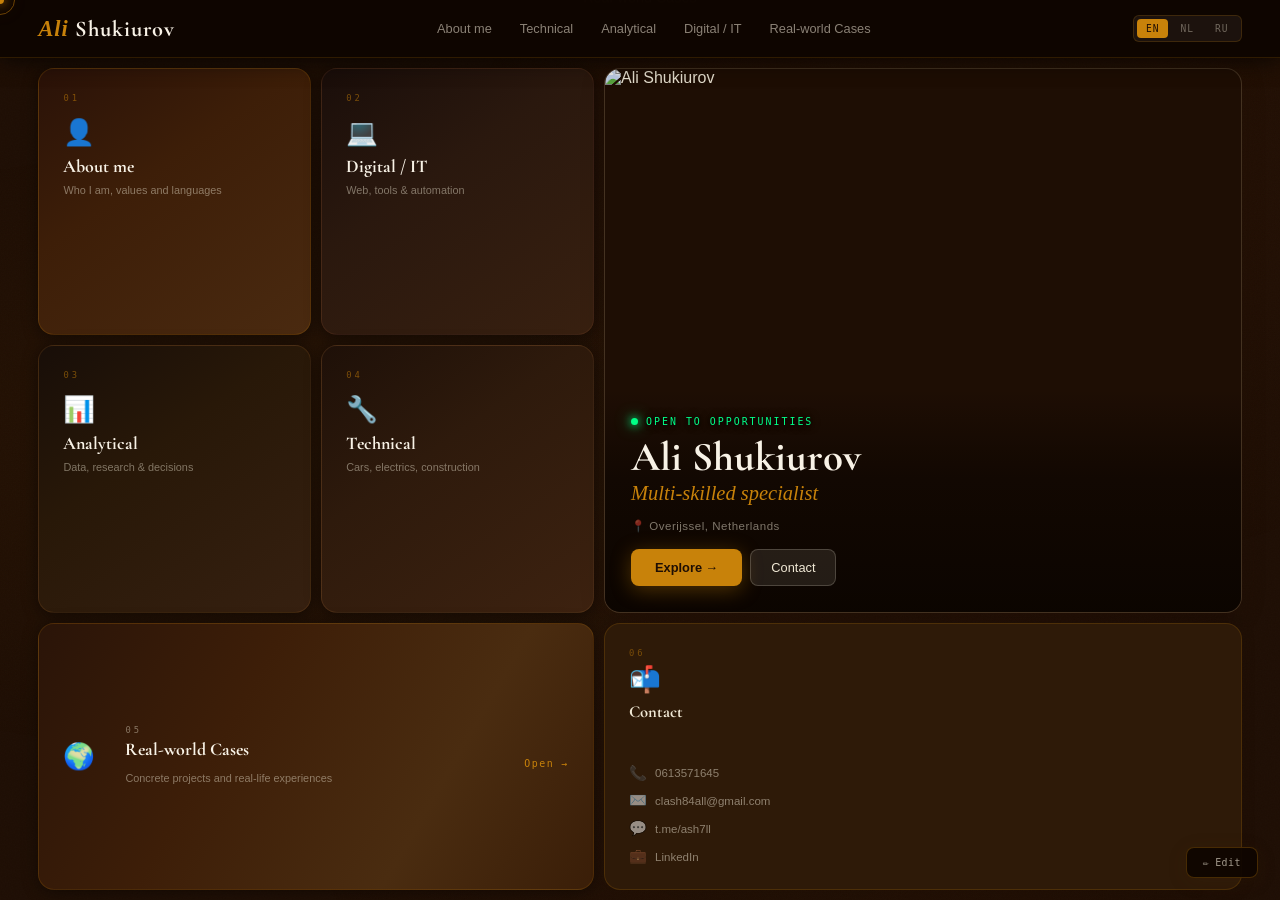
==== commit 87679d98: "Add files via upload" ====
--- a/index.html
+++ b/index.html
@@ -100,6 +100,16 @@
     </div>
   </div>
 
+  <div class="cell c-anal" onclick="go('analytical')">
+    <div class="sc-pad">
+      <div class="sc-n">03</div>
+      <div class="sc-ico">📊</div>
+      <div class="sc-ttl" data-t="b3">Analytical</div>
+      <div class="sc-dsc" data-t="b3d">Data, research & decisions</div>
+      <div class="sc-cta" data-t="openArr">Open →</div>
+    </div>
+  </div>
+
   <div class="cell c-tech" onclick="go('technical')">
     <div class="sc-pad">
       <div class="sc-n">04</div>
@@ -110,16 +120,6 @@
     </div>
   </div>
 
-  <div class="cell c-anal" onclick="go('analytical')">
-    <div class="sc-pad">
-      <div class="sc-n">03</div>
-      <div class="sc-ico">📊</div>
-      <div class="sc-ttl" data-t="b3">Analytical</div>
-      <div class="sc-dsc" data-t="b3d">Data, research & decisions</div>
-      <div class="sc-cta" data-t="openArr">Open →</div>
-    </div>
-  </div>
-
   <div class="cell c-cases" onclick="go('cases')">
     <div class="sc-pad">
       <div class="sc-ico" style="flex-shrink:0">🌍</div>
@@ -135,7 +135,7 @@
   <!-- PHOTO — replace src with your photo path e.g. src="images/ali.jpg" -->
   <div class="cell c-photo">
     <img
-      src="images/Ali.jpg"
+      src="images/ali.jpg"
       alt="Ali Shukiurov"
     >
     <div class="photo-overlay fu">
--- a/css/bento.css
+++ b/css/bento.css
@@ -219,18 +219,43 @@
   background:linear-gradient(to top,rgba(10,4,0,.92) 0%,rgba(10,4,0,.6) 60%,transparent 100%);
   display:flex;flex-direction:column;justify-content:flex-end;
 }
-.po-tag{
-  display:inline-flex;align-items:center;gap:6px;
-  font-family:'JetBrains Mono',monospace;
-  font-size:.58rem;color:var(--acc);letter-spacing:2px;text-transform:uppercase;
-  margin-bottom:10px;
-}
-.po-dot{width:5px;height:5px;border-radius:50%;background:var(--acc);box-shadow:0 0 7px var(--acc);animation:dp 2s infinite}
-.po-name{
-  font-family:'Cormorant Garamond',serif;font-weight:700;
-  font-size:clamp(1.8rem,3.2vw,3rem);line-height:1;
-  color:var(--b0);margin-bottom:4px;
-  animation:slideUp .8s cubic-bezier(.16,1,.3,1) both;
+/* ── Текст «OPEN TO OPPORTUNITIES» ── */
+.po-tag {
+  display: inline-flex;
+  align-items: center;
+  gap: 8px;
+  font-family: 'JetBrains Mono', monospace;
+  font-size: .62rem;
+  color: #00ff87;                  /* Яркий, сочный светло-салатовый цвет */
+  letter-spacing: 2px;
+  text-transform: uppercase;
+  margin-bottom: 10px;
+  
+  /* Контурная тень, чтобы буквы не терялись на светлых участках фото */
+  text-shadow: 0 1px 4px rgba(0, 0, 0, 0.9), 0 0 10px rgba(0, 0, 0, 0.7);
+}
+
+/* ── Салатовый мигающий индикатор ── */
+.po-dot {
+  width: 7px;
+  height: 7px;
+  border-radius: 50%;
+  background: #00ff87;             /* Сердцевина кружка */
+  
+  /* Неоновое салатовое свечение */
+  box-shadow: 0 0 8px #00ff87, 0 0 16px rgba(0, 255, 135, 0.8);
+  
+  animation: dp 2s infinite ease-in-out;
+}
+
+.po-name {
+  font-family: 'Cormorant Garamond', serif;
+  font-weight: 700;
+  font-size: clamp(1.8rem, 3.2vw, 3rem);
+  line-height: 1;
+  color: var(--b0);
+  margin-bottom: 4px;
+  animation: slideUp .8s cubic-bezier(.16, 1, .3, 1) both;
 }
 .po-sub{
   font-family:'Cormorant Garamond',serif;font-weight:300;font-style:italic;
@@ -378,4 +403,35 @@
   color:rgba(240,232,213,.5);transition:color .2s;
 }
 .cl:hover{color:var(--b0)}
+/* ══════════════════════════════════════════
+   МОБИЛЬНАЯ АДАПТАЦИЯ (экраны до 768px)
+══════════════════════════════════════════ */
+@media (max-width: 768px) {
+  /* Переводим сетку в один столбец */
+  .bento {
+    display: flex;
+    flex-direction: column;
+    height: auto;
+    min-height: auto;
+  }
+
+  /* Сбрасываем привязку к сетке */
+  .c-about, .c-tech, .c-anal, .c-dig, .c-cases, .c-photo, .c-cont {
+    grid-column: auto !important;
+    grid-row: auto !important;
+  }
+
+  /* 1. Поднимаем фото на самый верх и увеличиваем блок */
+  .c-photo {
+    order: -1;             /* Ставит карточку первой */
+    min-height: 520px;     /* Увеличивает высоту карточки */
+    height: 65vh;          /* Высота ~65% экрана телефона */
+  }
+
+  /* 2. Настройка фокуса фотографии */
+  .c-photo img {
+    object-fit: cover;
+    object-position: center 15%; /* Держит фокус на лице */
+  }
+}
 .cl-ic{font-size:.9rem;width:18px;text-align:center}
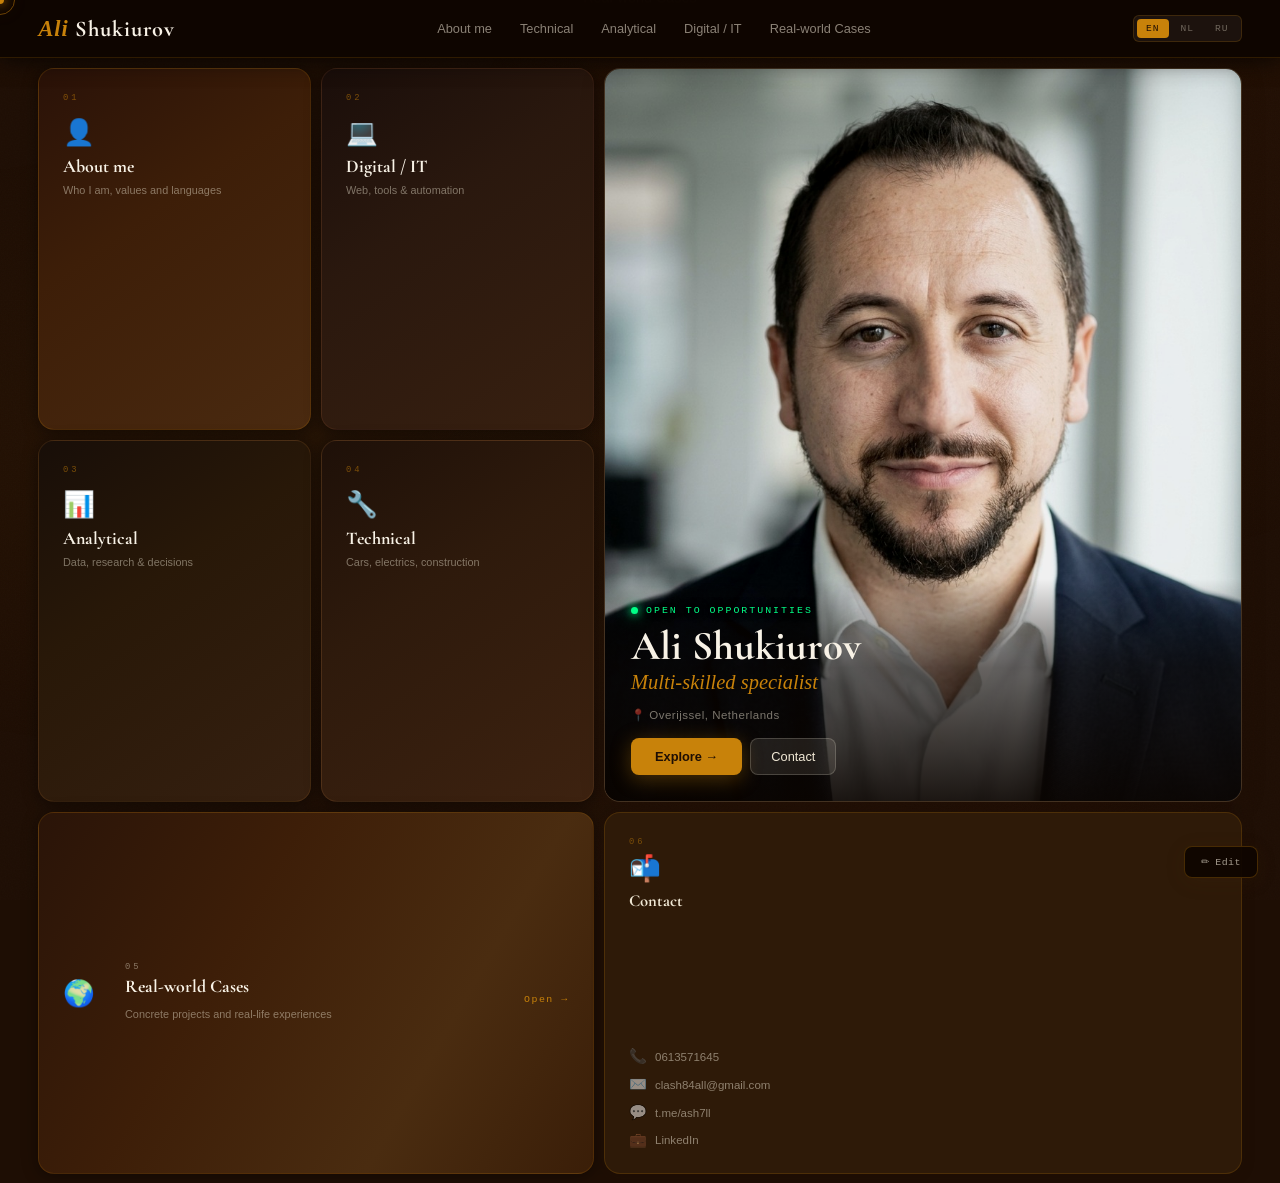
==== commit b8411bf9: "Update index.html" ====
--- a/index.html
+++ b/index.html
@@ -135,7 +135,7 @@
   <!-- PHOTO — replace src with your photo path e.g. src="images/ali.jpg" -->
   <div class="cell c-photo">
     <img
-      src="images/ali.jpg"
+      src="images/Ali.jpg"
       alt="Ali Shukiurov"
     >
     <div class="photo-overlay fu">
